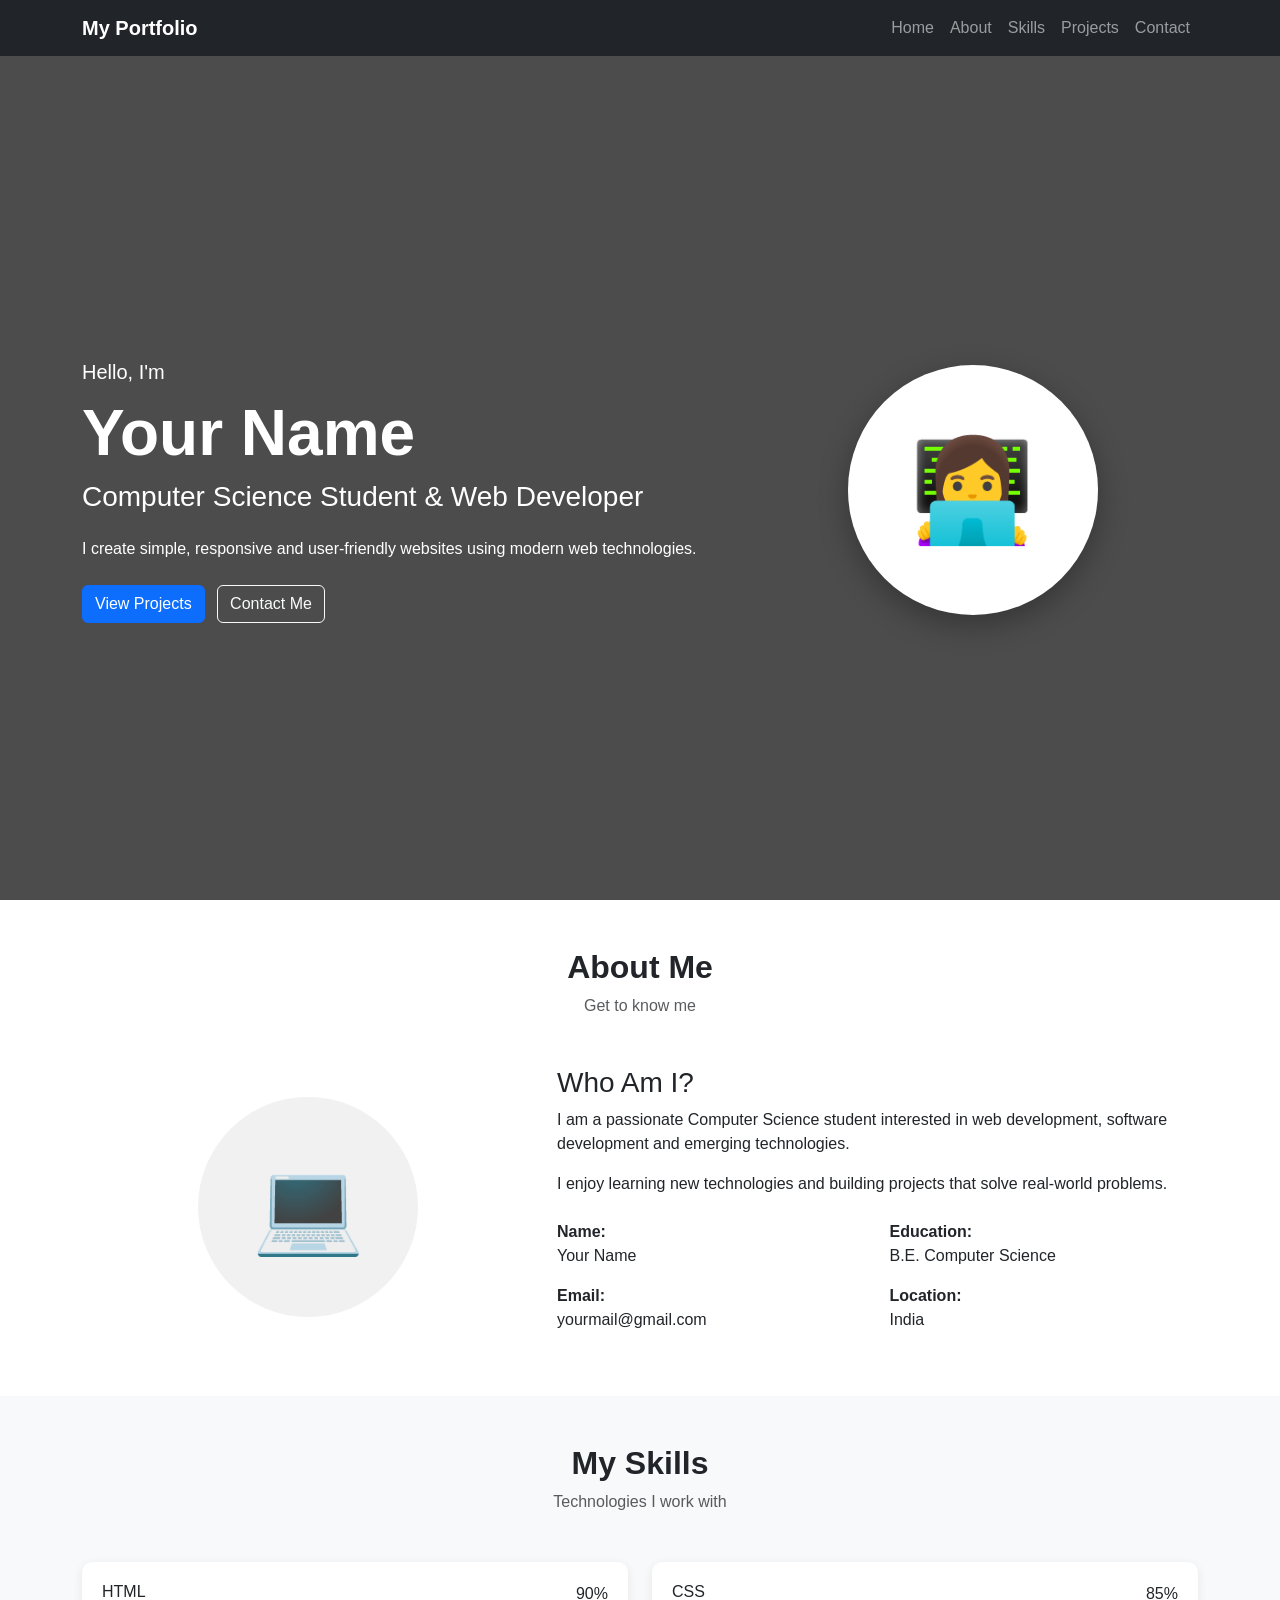
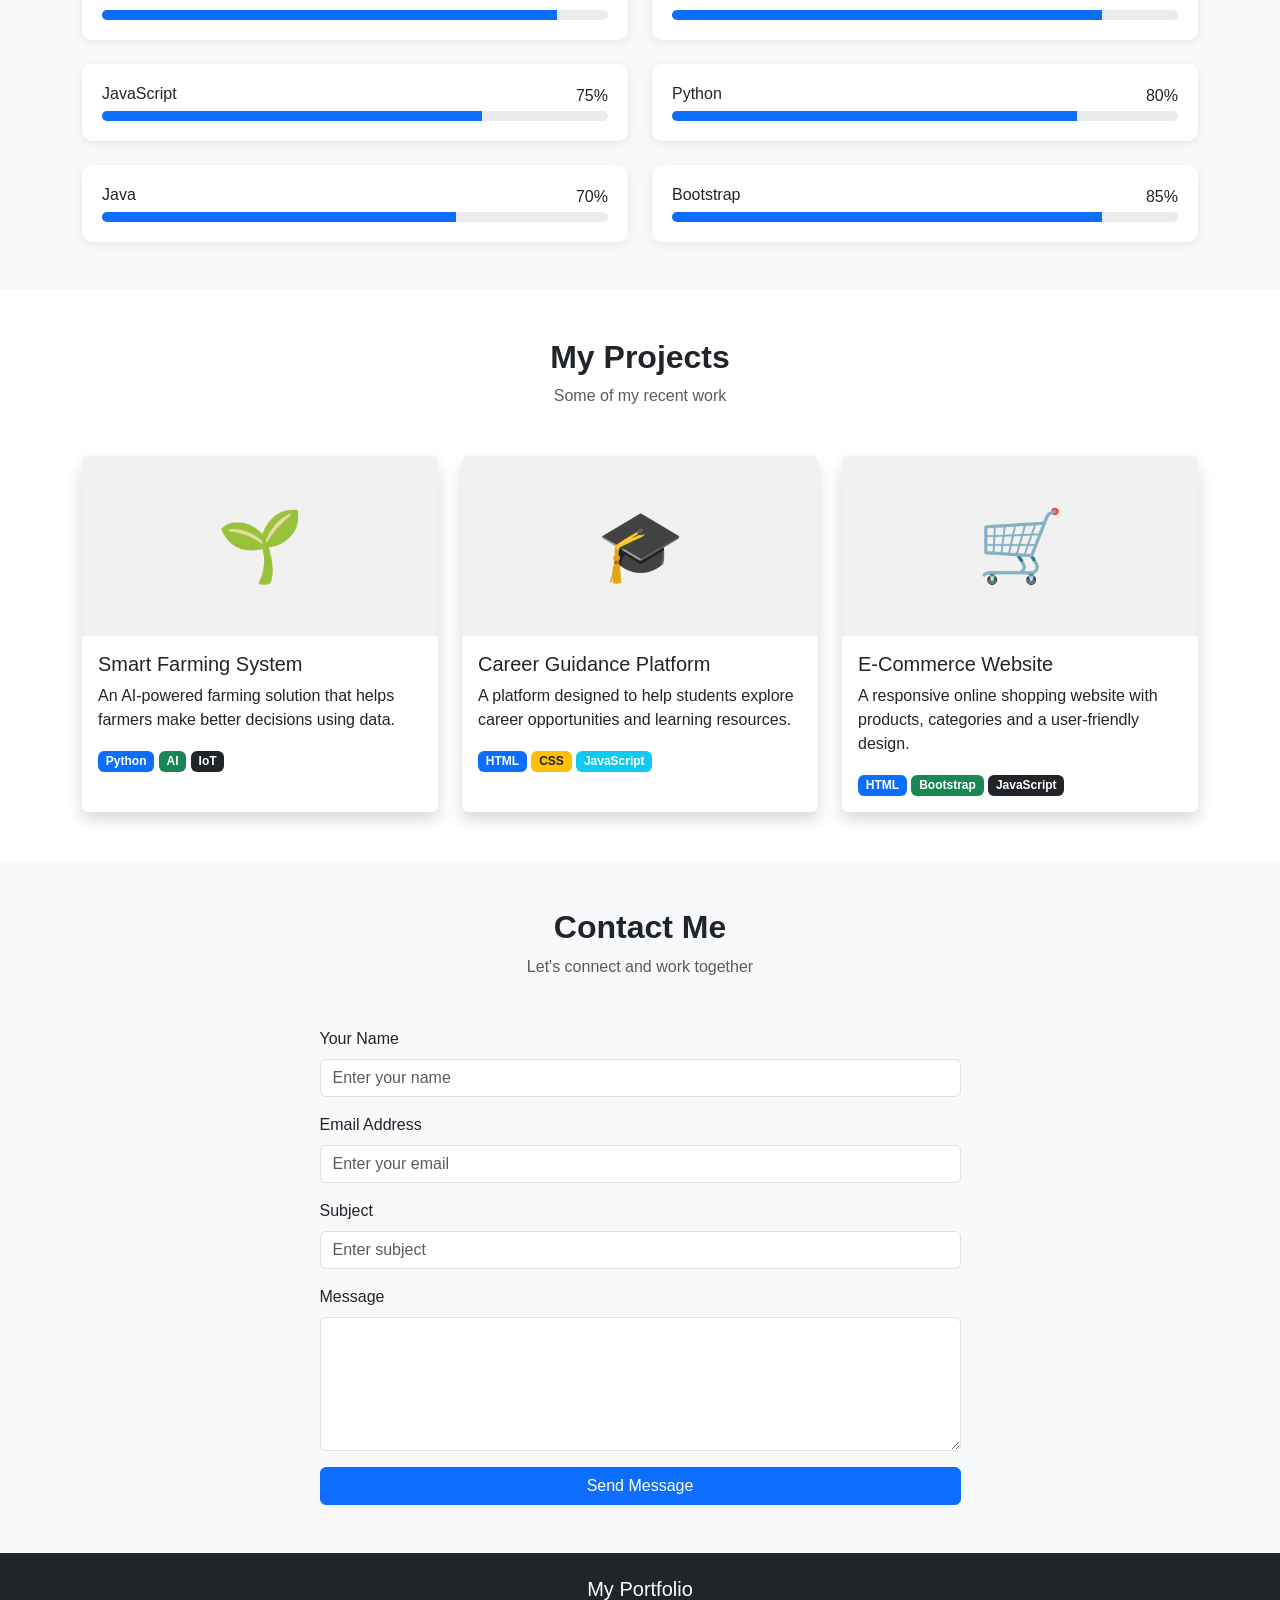
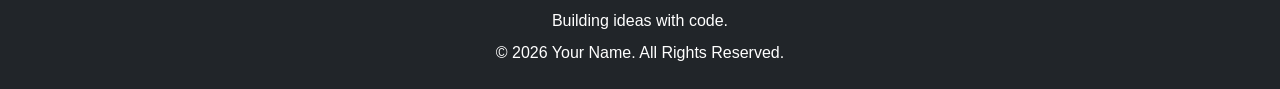
==== index.html @ 2495eaac "Rename index11.html to index.html" ====
<!DOCTYPE html>
<html lang="en">

<head>
    <meta charset="UTF-8">
    <meta name="viewport" content="width=device-width, initial-scale=1.0">

    <title>My Portfolio</title>

    <!-- Bootstrap CSS -->
    <link href="https://cdn.jsdelivr.net/npm/bootstrap@5.3.3/dist/css/bootstrap.min.css"
          rel="stylesheet">

    <!-- Custom CSS -->
    <link rel="stylesheet" href="style12.css">
</head>

<body>

<!-- ================= NAVBAR ================= -->

<nav class="navbar navbar-expand-lg navbar-dark bg-dark fixed-top">

    <div class="container">

        <a class="navbar-brand fw-bold" href="#">
            My Portfolio
        </a>

        <button class="navbar-toggler"
                type="button"
                data-bs-toggle="collapse"
                data-bs-target="#navbarMenu">

            <span class="navbar-toggler-icon"></span>

        </button>

        <div class="collapse navbar-collapse" id="navbarMenu">

            <ul class="navbar-nav ms-auto">

                <li class="nav-item">
                    <a class="nav-link" href="#home">Home</a>
                </li>

                <li class="nav-item">
                    <a class="nav-link" href="#about">About</a>
                </li>

                <li class="nav-item">
                    <a class="nav-link" href="#skills">Skills</a>
                </li>

                <li class="nav-item">
                    <a class="nav-link" href="#projects">Projects</a>
                </li>

                <li class="nav-item">
                    <a class="nav-link" href="#contact">Contact</a>
                </li>

            </ul>

        </div>

    </div>

</nav>


<!-- ================= HOME ================= -->

<section id="home" class="hero-section">

    <div class="container">

        <div class="row align-items-center">

            <div class="col-md-7 text-white">

                <p class="lead mb-2">
                    Hello, I'm
                </p>

                <h1 class="display-3 fw-bold">
                    Your Name
                </h1>

                <h3 class="mb-4">
                    Computer Science Student & Web Developer
                </h3>

                <p class="mb-4">
                    I create simple, responsive and user-friendly
                    websites using modern web technologies.
                </p>

                <a href="#projects"
                   class="btn btn-primary me-2">
                    View Projects
                </a>

                <a href="#contact"
                   class="btn btn-outline-light">
                    Contact Me
                </a>

            </div>


            <div class="col-md-5 text-center mt-4 mt-md-0">

                <div class="profile-circle">
                    👩‍💻
                </div>

            </div>

        </div>

    </div>

</section>


<!-- ================= ABOUT ================= -->

<section id="about" class="py-5">

    <div class="container">

        <div class="text-center mb-5">

            <h2 class="fw-bold">
                About Me
            </h2>

            <p class="text-muted">
                Get to know me
            </p>

        </div>


        <div class="row align-items-center">

            <div class="col-md-5 text-center">

                <div class="about-icon">
                    💻
                </div>

            </div>


            <div class="col-md-7">

                <h3>
                    Who Am I?
                </h3>

                <p>
                    I am a passionate Computer Science student interested
                    in web development, software development and
                    emerging technologies.
                </p>

                <p>
                    I enjoy learning new technologies and building
                    projects that solve real-world problems.
                </p>

                <div class="row mt-4">

                    <div class="col-sm-6">
                        <strong>Name:</strong>
                        <p>Your Name</p>
                    </div>

                    <div class="col-sm-6">
                        <strong>Education:</strong>
                        <p>B.E. Computer Science</p>
                    </div>

                    <div class="col-sm-6">
                        <strong>Email:</strong>
                        <p>yourmail@gmail.com</p>
                    </div>

                    <div class="col-sm-6">
                        <strong>Location:</strong>
                        <p>India</p>
                    </div>

                </div>

            </div>

        </div>

    </div>

</section>


<!-- ================= SKILLS ================= -->

<section id="skills" class="py-5 bg-light">

    <div class="container">

        <div class="text-center mb-5">

            <h2 class="fw-bold">
                My Skills
            </h2>

            <p class="text-muted">
                Technologies I work with
            </p>

        </div>


        <div class="row g-4">

            <!-- HTML -->

            <div class="col-md-6">

                <div class="skill-box">

                    <div class="d-flex justify-content-between">

                        <h6>HTML</h6>

                        <span>90%</span>

                    </div>

                    <div class="progress">

                        <div class="progress-bar"
                             style="width: 90%">
                        </div>

                    </div>

                </div>

            </div>


            <!-- CSS -->

            <div class="col-md-6">

                <div class="skill-box">

                    <div class="d-flex justify-content-between">

                        <h6>CSS</h6>

                        <span>85%</span>

                    </div>

                    <div class="progress">

                        <div class="progress-bar"
                             style="width: 85%">
                        </div>

                    </div>

                </div>

            </div>


            <!-- JavaScript -->

            <div class="col-md-6">

                <div class="skill-box">

                    <div class="d-flex justify-content-between">

                        <h6>JavaScript</h6>

                        <span>75%</span>

                    </div>

                    <div class="progress">

                        <div class="progress-bar"
                             style="width: 75%">
                        </div>

                    </div>

                </div>

            </div>


            <!-- Python -->

            <div class="col-md-6">

                <div class="skill-box">

                    <div class="d-flex justify-content-between">

                        <h6>Python</h6>

                        <span>80%</span>

                    </div>

                    <div class="progress">

                        <div class="progress-bar"
                             style="width: 80%">
                        </div>

                    </div>

                </div>

            </div>


            <!-- Java -->

            <div class="col-md-6">

                <div class="skill-box">

                    <div class="d-flex justify-content-between">

                        <h6>Java</h6>

                        <span>70%</span>

                    </div>

                    <div class="progress">

                        <div class="progress-bar"
                             style="width: 70%">
                        </div>

                    </div>

                </div>

            </div>


            <!-- Bootstrap -->

            <div class="col-md-6">

                <div class="skill-box">

                    <div class="d-flex justify-content-between">

                        <h6>Bootstrap</h6>

                        <span>85%</span>

                    </div>

                    <div class="progress">

                        <div class="progress-bar"
                             style="width: 85%">
                        </div>

                    </div>

                </div>

            </div>

        </div>

    </div>

</section>


<!-- ================= PROJECTS ================= -->

<section id="projects" class="py-5">

    <div class="container">

        <div class="text-center mb-5">

            <h2 class="fw-bold">
                My Projects
            </h2>

            <p class="text-muted">
                Some of my recent work
            </p>

        </div>


        <div class="row g-4">


            <!-- Project 1 -->

            <div class="col-md-4">

                <div class="card project-card h-100 shadow">

                    <div class="project-image">
                        🌱
                    </div>

                    <div class="card-body">

                        <h5 class="card-title">
                            Smart Farming System
                        </h5>

                        <p class="card-text">
                            An AI-powered farming solution that helps
                            farmers make better decisions using data.
                        </p>

                        <span class="badge bg-primary">
                            Python
                        </span>

                        <span class="badge bg-success">
                            AI
                        </span>

                        <span class="badge bg-dark">
                            IoT
                        </span>

                    </div>

                </div>

            </div>


            <!-- Project 2 -->

            <div class="col-md-4">

                <div class="card project-card h-100 shadow">

                    <div class="project-image">
                        🎓
                    </div>

                    <div class="card-body">

                        <h5 class="card-title">
                            Career Guidance Platform
                        </h5>

                        <p class="card-text">
                            A platform designed to help students explore
                            career opportunities and learning resources.
                        </p>

                        <span class="badge bg-primary">
                            HTML
                        </span>

                        <span class="badge bg-warning text-dark">
                            CSS
                        </span>

                        <span class="badge bg-info">
                            JavaScript
                        </span>

                    </div>

                </div>

            </div>


            <!-- Project 3 -->

            <div class="col-md-4">

                <div class="card project-card h-100 shadow">

                    <div class="project-image">
                        🛒
                    </div>

                    <div class="card-body">

                        <h5 class="card-title">
                            E-Commerce Website
                        </h5>

                        <p class="card-text">
                            A responsive online shopping website with
                            products, categories and a user-friendly design.
                        </p>

                        <span class="badge bg-primary">
                            HTML
                        </span>

                        <span class="badge bg-success">
                            Bootstrap
                        </span>

                        <span class="badge bg-dark">
                            JavaScript
                        </span>

                    </div>

                </div>

            </div>

        </div>

    </div>

</section>


<!-- ================= CONTACT ================= -->

<section id="contact" class="py-5 bg-light">

    <div class="container">

        <div class="text-center mb-5">

            <h2 class="fw-bold">
                Contact Me
            </h2>

            <p class="text-muted">
                Let's connect and work together
            </p>

        </div>


        <div class="row justify-content-center">

            <div class="col-md-7">

                <form>

                    <div class="mb-3">

                        <label class="form-label">
                            Your Name
                        </label>

                        <input type="text"
                               class="form-control"
                               placeholder="Enter your name">

                    </div>


                    <div class="mb-3">

                        <label class="form-label">
                            Email Address
                        </label>

                        <input type="email"
                               class="form-control"
                               placeholder="Enter your email">

                    </div>


                    <div class="mb-3">

                        <label class="form-label">
                            Subject
                        </label>

                        <input type="text"
                               class="form-control"
                               placeholder="Enter subject">

                    </div>


                    <div class="mb-3">

                        <label class="form-label">
                            Message
                        </label>

                        <textarea class="form-control"
                                  rows="5"
                                  placeholder="Write your message">
                        </textarea>

                    </div>


                    <button type="submit"
                            class="btn btn-primary w-100">

                        Send Message

                    </button>

                </form>

            </div>

        </div>

    </div>

</section>


<!-- ================= FOOTER ================= -->

<footer class="bg-dark text-white text-center py-4">

    <div class="container">

        <h5>
            My Portfolio
        </h5>

        <p class="mb-2">
            Building ideas with code.
        </p>

        <p class="mb-0">
            © 2026 Your Name. All Rights Reserved.
        </p>

    </div>

</footer>


<!-- Bootstrap JS -->

<script src="https://cdn.jsdelivr.net/npm/bootstrap@5.3.3/dist/js/bootstrap.bundle.min.js">
</script>

</body>
</html>
---- style12.css ----
/* General */

html {
    scroll-behavior: smooth;
}

body {
    font-family: Arial, sans-serif;
}


/* Home / Hero */

.hero-section {
    min-height: 100vh;

    background:
        linear-gradient(
            rgba(0, 0, 0, 0.7),
            rgba(0, 0, 0, 0.7)
        ),
        url("https://images.unsplash.com/photo-1497366754035-f200968a6e72")
        center/cover no-repeat;

    display: flex;
    align-items: center;

    padding-top: 80px;
}


/* Profile Circle */

.profile-circle {
    width: 250px;
    height: 250px;

    border-radius: 50%;

    background: white;

    display: flex;
    align-items: center;
    justify-content: center;

    font-size: 100px;

    margin: auto;

    box-shadow: 0 10px 30px rgba(0, 0, 0, 0.3);
}


/* About */

.about-icon {
    width: 220px;
    height: 220px;

    border-radius: 50%;

    background: #f1f1f1;

    display: flex;
    align-items: center;
    justify-content: center;

    font-size: 90px;

    margin: auto;
}


/* Skills */

.skill-box {
    background: white;

    padding: 20px;

    border-radius: 10px;

    box-shadow: 0 2px 10px rgba(0, 0, 0, 0.08);
}

.progress {
    height: 10px;
}


/* Projects */

.project-card {
    border: none;

    overflow: hidden;

    transition: 0.3s;
}

.project-card:hover {
    transform: translateY(-8px);
}

.project-image {
    height: 180px;

    background: #f1f1f1;

    display: flex;
    align-items: center;
    justify-content: center;

    font-size: 70px;
}


/* Section Scroll */

section {
    scroll-margin-top: 70px;
}


/* Footer */

footer {
    margin: 0;
}@charset "utf-8";
/* CSS Document */
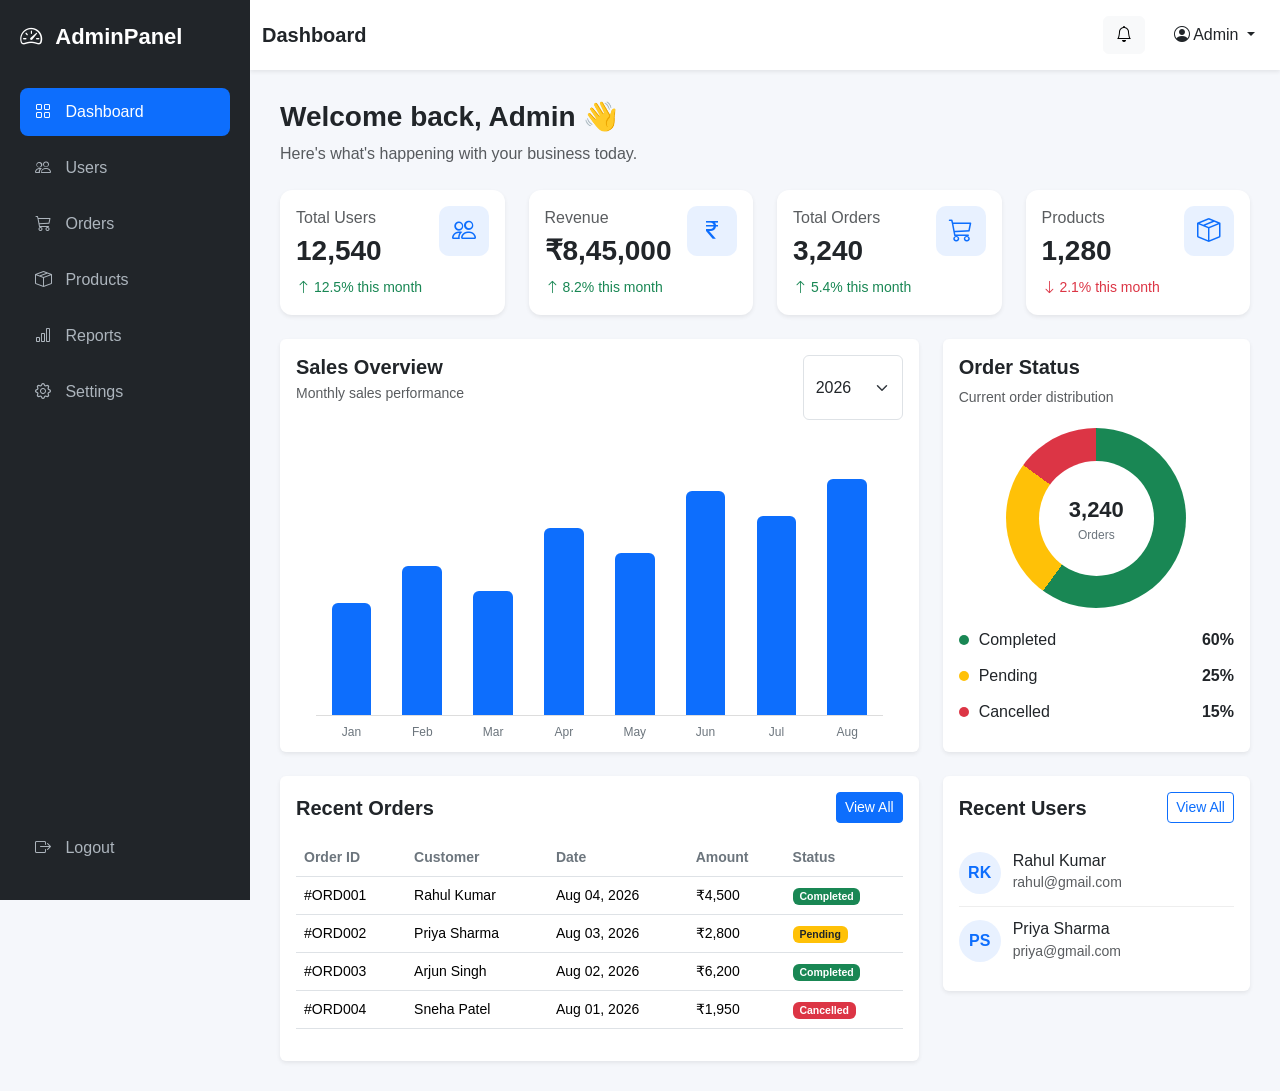
==== commit f33d0484: "Rename index12.html to index.html" ====
--- a/index.html
+++ b/index.html
@@ -5,665 +5,700 @@
     <meta charset="UTF-8">
     <meta name="viewport" content="width=device-width, initial-scale=1.0">
 
-    <title>My Portfolio</title>
+    <title>Admin Dashboard</title>
 
     <!-- Bootstrap CSS -->
     <link href="https://cdn.jsdelivr.net/npm/bootstrap@5.3.3/dist/css/bootstrap.min.css"
           rel="stylesheet">
 
+    <!-- Bootstrap Icons -->
+    <link rel="stylesheet"
+          href="https://cdn.jsdelivr.net/npm/bootstrap-icons@1.11.3/font/bootstrap-icons.min.css">
+
     <!-- Custom CSS -->
-    <link rel="stylesheet" href="style12.css">
+    <link rel="stylesheet" href="style13.css">
 </head>
 
 <body>
 
-<!-- ================= NAVBAR ================= -->
-
-<nav class="navbar navbar-expand-lg navbar-dark bg-dark fixed-top">
-
-    <div class="container">
-
-        <a class="navbar-brand fw-bold" href="#">
-            My Portfolio
+<!-- ================= SIDEBAR ================= -->
+
+<div class="sidebar">
+
+    <div class="logo">
+        <i class="bi bi-speedometer2"></i>
+        AdminPanel
+    </div>
+
+    <ul class="nav flex-column">
+
+        <li class="nav-item">
+            <a class="nav-link active" href="#">
+                <i class="bi bi-grid"></i>
+                Dashboard
+            </a>
+        </li>
+
+        <li class="nav-item">
+            <a class="nav-link" href="#">
+                <i class="bi bi-people"></i>
+                Users
+            </a>
+        </li>
+
+        <li class="nav-item">
+            <a class="nav-link" href="#">
+                <i class="bi bi-cart3"></i>
+                Orders
+            </a>
+        </li>
+
+        <li class="nav-item">
+            <a class="nav-link" href="#">
+                <i class="bi bi-box-seam"></i>
+                Products
+            </a>
+        </li>
+
+        <li class="nav-item">
+            <a class="nav-link" href="#">
+                <i class="bi bi-bar-chart"></i>
+                Reports
+            </a>
+        </li>
+
+        <li class="nav-item">
+            <a class="nav-link" href="#">
+                <i class="bi bi-gear"></i>
+                Settings
+            </a>
+        </li>
+
+    </ul>
+
+    <div class="sidebar-bottom">
+
+        <a class="nav-link" href="#">
+            <i class="bi bi-box-arrow-right"></i>
+            Logout
         </a>
 
-        <button class="navbar-toggler"
-                type="button"
-                data-bs-toggle="collapse"
-                data-bs-target="#navbarMenu">
-
-            <span class="navbar-toggler-icon"></span>
-
-        </button>
-
-        <div class="collapse navbar-collapse" id="navbarMenu">
-
-            <ul class="navbar-nav ms-auto">
-
-                <li class="nav-item">
-                    <a class="nav-link" href="#home">Home</a>
-                </li>
-
-                <li class="nav-item">
-                    <a class="nav-link" href="#about">About</a>
-                </li>
-
-                <li class="nav-item">
-                    <a class="nav-link" href="#skills">Skills</a>
-                </li>
-
-                <li class="nav-item">
-                    <a class="nav-link" href="#projects">Projects</a>
-                </li>
-
-                <li class="nav-item">
-                    <a class="nav-link" href="#contact">Contact</a>
-                </li>
-
-            </ul>
+    </div>
+
+</div>
+
+
+<!-- ================= MAIN CONTENT ================= -->
+
+<div class="main-content">
+
+    <!-- TOP NAVBAR -->
+
+    <nav class="navbar navbar-expand-lg bg-white shadow-sm top-navbar">
+
+        <div class="container-fluid">
+
+            <button class="btn btn-light d-lg-none">
+                <i class="bi bi-list"></i>
+            </button>
+
+            <h5 class="mb-0 fw-bold">
+                Dashboard
+            </h5>
+
+            <div class="ms-auto d-flex align-items-center gap-3">
+
+                <button class="btn btn-light">
+                    <i class="bi bi-bell"></i>
+                </button>
+
+                <div class="dropdown">
+
+                    <button class="btn dropdown-toggle"
+                            data-bs-toggle="dropdown">
+
+                        <i class="bi bi-person-circle"></i>
+                        Admin
+
+                    </button>
+
+                    <ul class="dropdown-menu dropdown-menu-end">
+
+                        <li>
+                            <a class="dropdown-item" href="#">
+                                Profile
+                            </a>
+                        </li>
+
+                        <li>
+                            <a class="dropdown-item" href="#">
+                                Settings
+                            </a>
+                        </li>
+
+                        <li>
+                            <hr class="dropdown-divider">
+                        </li>
+
+                        <li>
+                            <a class="dropdown-item" href="#">
+                                Logout
+                            </a>
+                        </li>
+
+                    </ul>
+
+                </div>
+
+            </div>
 
         </div>
 
-    </div>
-
-</nav>
-
-
-<!-- ================= HOME ================= -->
-
-<section id="home" class="hero-section">
-
-    <div class="container">
-
-        <div class="row align-items-center">
-
-            <div class="col-md-7 text-white">
-
-                <p class="lead mb-2">
-                    Hello, I'm
-                </p>
-
-                <h1 class="display-3 fw-bold">
-                    Your Name
-                </h1>
-
-                <h3 class="mb-4">
-                    Computer Science Student & Web Developer
-                </h3>
-
-                <p class="mb-4">
-                    I create simple, responsive and user-friendly
-                    websites using modern web technologies.
-                </p>
-
-                <a href="#projects"
-                   class="btn btn-primary me-2">
-                    View Projects
-                </a>
-
-                <a href="#contact"
-                   class="btn btn-outline-light">
-                    Contact Me
-                </a>
+    </nav>
+
+
+    <!-- DASHBOARD CONTENT -->
+
+    <div class="container-fluid dashboard-content">
+
+        <!-- Welcome -->
+
+        <div class="mb-4">
+
+            <h3 class="fw-bold">
+                Welcome back, Admin 👋
+            </h3>
+
+            <p class="text-muted">
+                Here's what's happening with your business today.
+            </p>
+
+        </div>
+
+
+        <!-- ================= METRIC CARDS ================= -->
+
+        <div class="row g-4 mb-4">
+
+            <!-- Users -->
+
+            <div class="col-xl-3 col-md-6">
+
+                <div class="card metric-card shadow-sm">
+
+                    <div class="card-body">
+
+                        <div class="d-flex justify-content-between">
+
+                            <div>
+                                <p class="text-muted mb-1">
+                                    Total Users
+                                </p>
+
+                                <h3 class="fw-bold">
+                                    12,540
+                                </h3>
+
+                                <small class="text-success">
+                                    <i class="bi bi-arrow-up"></i>
+                                    12.5% this month
+                                </small>
+                            </div>
+
+                            <div class="metric-icon">
+                                <i class="bi bi-people"></i>
+                            </div>
+
+                        </div>
+
+                    </div>
+
+                </div>
 
             </div>
 
 
-            <div class="col-md-5 text-center mt-4 mt-md-0">
-
-                <div class="profile-circle">
-                    👩‍💻
+            <!-- Revenue -->
+
+            <div class="col-xl-3 col-md-6">
+
+                <div class="card metric-card shadow-sm">
+
+                    <div class="card-body">
+
+                        <div class="d-flex justify-content-between">
+
+                            <div>
+
+                                <p class="text-muted mb-1">
+                                    Revenue
+                                </p>
+
+                                <h3 class="fw-bold">
+                                    ₹8,45,000
+                                </h3>
+
+                                <small class="text-success">
+                                    <i class="bi bi-arrow-up"></i>
+                                    8.2% this month
+                                </small>
+
+                            </div>
+
+                            <div class="metric-icon">
+                                <i class="bi bi-currency-rupee"></i>
+                            </div>
+
+                        </div>
+
+                    </div>
+
                 </div>
 
             </div>
 
+
+            <!-- Orders -->
+
+            <div class="col-xl-3 col-md-6">
+
+                <div class="card metric-card shadow-sm">
+
+                    <div class="card-body">
+
+                        <div class="d-flex justify-content-between">
+
+                            <div>
+
+                                <p class="text-muted mb-1">
+                                    Total Orders
+                                </p>
+
+                                <h3 class="fw-bold">
+                                    3,240
+                                </h3>
+
+                                <small class="text-success">
+                                    <i class="bi bi-arrow-up"></i>
+                                    5.4% this month
+                                </small>
+
+                            </div>
+
+                            <div class="metric-icon">
+                                <i class="bi bi-cart3"></i>
+                            </div>
+
+                        </div>
+
+                    </div>
+
+                </div>
+
+            </div>
+
+
+            <!-- Products -->
+
+            <div class="col-xl-3 col-md-6">
+
+                <div class="card metric-card shadow-sm">
+
+                    <div class="card-body">
+
+                        <div class="d-flex justify-content-between">
+
+                            <div>
+
+                                <p class="text-muted mb-1">
+                                    Products
+                                </p>
+
+                                <h3 class="fw-bold">
+                                    1,280
+                                </h3>
+
+                                <small class="text-danger">
+                                    <i class="bi bi-arrow-down"></i>
+                                    2.1% this month
+                                </small>
+
+                            </div>
+
+                            <div class="metric-icon">
+                                <i class="bi bi-box-seam"></i>
+                            </div>
+
+                        </div>
+
+                    </div>
+
+                </div>
+
+            </div>
+
         </div>
 
-    </div>
-
-</section>
-
-
-<!-- ================= ABOUT ================= -->
-
-<section id="about" class="py-5">
-
-    <div class="container">
-
-        <div class="text-center mb-5">
-
-            <h2 class="fw-bold">
-                About Me
-            </h2>
-
-            <p class="text-muted">
-                Get to know me
-            </p>
+
+        <!-- ================= CHARTS ================= -->
+
+        <div class="row g-4 mb-4">
+
+            <!-- Sales Chart -->
+
+            <div class="col-lg-8">
+
+                <div class="card shadow-sm border-0">
+
+                    <div class="card-body">
+
+                        <div class="d-flex justify-content-between mb-3">
+
+                            <div>
+
+                                <h5 class="fw-bold mb-1">
+                                    Sales Overview
+                                </h5>
+
+                                <p class="text-muted small">
+                                    Monthly sales performance
+                                </p>
+
+                            </div>
+
+                            <select class="form-select chart-select">
+                                <option>2026</option>
+                                <option>2025</option>
+                            </select>
+
+                        </div>
+
+                        <div class="chart-container">
+
+                            <div class="bar-chart">
+
+                                <div class="bar"
+                                     style="height:45%">
+                                    <span>Jan</span>
+                                </div>
+
+                                <div class="bar"
+                                     style="height:60%">
+                                    <span>Feb</span>
+                                </div>
+
+                                <div class="bar"
+                                     style="height:50%">
+                                    <span>Mar</span>
+                                </div>
+
+                                <div class="bar"
+                                     style="height:75%">
+                                    <span>Apr</span>
+                                </div>
+
+                                <div class="bar"
+                                     style="height:65%">
+                                    <span>May</span>
+                                </div>
+
+                                <div class="bar"
+                                     style="height:90%">
+                                    <span>Jun</span>
+                                </div>
+
+                                <div class="bar"
+                                     style="height:80%">
+                                    <span>Jul</span>
+                                </div>
+
+                                <div class="bar"
+                                     style="height:95%">
+                                    <span>Aug</span>
+                                </div>
+
+                            </div>
+
+                        </div>
+
+                    </div>
+
+                </div>
+
+            </div>
+
+
+            <!-- Order Status -->
+
+            <div class="col-lg-4">
+
+                <div class="card shadow-sm border-0">
+
+                    <div class="card-body">
+
+                        <h5 class="fw-bold">
+                            Order Status
+                        </h5>
+
+                        <p class="text-muted small">
+                            Current order distribution
+                        </p>
+
+                        <div class="status-chart">
+
+                            <div class="donut">
+                                <div class="donut-inner">
+                                    3,240
+                                    <small>Orders</small>
+                                </div>
+                            </div>
+
+                        </div>
+
+                        <div class="status-list">
+
+                            <div>
+                                <span class="status-dot completed"></span>
+                                Completed
+                                <strong>60%</strong>
+                            </div>
+
+                            <div>
+                                <span class="status-dot pending"></span>
+                                Pending
+                                <strong>25%</strong>
+                            </div>
+
+                            <div>
+                                <span class="status-dot cancelled"></span>
+                                Cancelled
+                                <strong>15%</strong>
+                            </div>
+
+                        </div>
+
+                    </div>
+
+                </div>
+
+            </div>
 
         </div>
 
 
-        <div class="row align-items-center">
-
-            <div class="col-md-5 text-center">
-
-                <div class="about-icon">
-                    💻
+        <!-- ================= TABLES ================= -->
+
+        <div class="row g-4">
+
+            <!-- Recent Orders -->
+
+            <div class="col-lg-8">
+
+                <div class="card shadow-sm border-0">
+
+                    <div class="card-body">
+
+                        <div class="d-flex justify-content-between align-items-center mb-3">
+
+                            <h5 class="fw-bold mb-0">
+                                Recent Orders
+                            </h5>
+
+                            <a href="#" class="btn btn-sm btn-primary">
+                                View All
+                            </a>
+
+                        </div>
+
+                        <div class="table-responsive">
+
+                            <table class="table table-hover align-middle">
+
+                                <thead>
+
+                                    <tr>
+                                        <th>Order ID</th>
+                                        <th>Customer</th>
+                                        <th>Date</th>
+                                        <th>Amount</th>
+                                        <th>Status</th>
+                                    </tr>
+
+                                </thead>
+
+                                <tbody>
+
+                                    <tr>
+
+                                        <td>
+                                            #ORD001
+                                        </td>
+
+                                        <td>
+                                            Rahul Kumar
+                                        </td>
+
+                                        <td>
+                                            Aug 04, 2026
+                                        </td>
+
+                                        <td>
+                                            ₹4,500
+                                        </td>
+
+                                        <td>
+                                            <span class="badge bg-success">
+                                                Completed
+                                            </span>
+                                        </td>
+
+                                    </tr>
+
+
+                                    <tr>
+
+                                        <td>
+                                            #ORD002
+                                        </td>
+
+                                        <td>
+                                            Priya Sharma
+                                        </td>
+
+                                        <td>
+                                            Aug 03, 2026
+                                        </td>
+
+                                        <td>
+                                            ₹2,800
+                                        </td>
+
+                                        <td>
+                                            <span class="badge bg-warning text-dark">
+                                                Pending
+                                            </span>
+                                        </td>
+
+                                    </tr>
+
+
+                                    <tr>
+
+                                        <td>
+                                            #ORD003
+                                        </td>
+
+                                        <td>
+                                            Arjun Singh
+                                        </td>
+
+                                        <td>
+                                            Aug 02, 2026
+                                        </td>
+
+                                        <td>
+                                            ₹6,200
+                                        </td>
+
+                                        <td>
+                                            <span class="badge bg-success">
+                                                Completed
+                                            </span>
+                                        </td>
+
+                                    </tr>
+
+
+                                    <tr>
+
+                                        <td>
+                                            #ORD004
+                                        </td>
+
+                                        <td>
+                                            Sneha Patel
+                                        </td>
+
+                                        <td>
+                                            Aug 01, 2026
+                                        </td>
+
+                                        <td>
+                                            ₹1,950
+                                        </td>
+
+                                        <td>
+                                            <span class="badge bg-danger">
+                                                Cancelled
+                                            </span>
+                                        </td>
+
+                                    </tr>
+
+                                </tbody>
+
+                            </table>
+
+                        </div>
+
+                    </div>
+
                 </div>
 
             </div>
 
 
-            <div class="col-md-7">
-
-                <h3>
-                    Who Am I?
-                </h3>
-
-                <p>
-                    I am a passionate Computer Science student interested
-                    in web development, software development and
-                    emerging technologies.
-                </p>
-
-                <p>
-                    I enjoy learning new technologies and building
-                    projects that solve real-world problems.
-                </p>
-
-                <div class="row mt-4">
-
-                    <div class="col-sm-6">
-                        <strong>Name:</strong>
-                        <p>Your Name</p>
-                    </div>
-
-                    <div class="col-sm-6">
-                        <strong>Education:</strong>
-                        <p>B.E. Computer Science</p>
-                    </div>
-
-                    <div class="col-sm-6">
-                        <strong>Email:</strong>
-                        <p>yourmail@gmail.com</p>
-                    </div>
-
-                    <div class="col-sm-6">
-                        <strong>Location:</strong>
-                        <p>India</p>
-                    </div>
-
-                </div>
-
-            </div>
-
-        </div>
-
-    </div>
-
-</section>
-
-
-<!-- ================= SKILLS ================= -->
-
-<section id="skills" class="py-5 bg-light">
-
-    <div class="container">
-
-        <div class="text-center mb-5">
-
-            <h2 class="fw-bold">
-                My Skills
-            </h2>
-
-            <p class="text-muted">
-                Technologies I work with
-            </p>
-
-        </div>
-
-
-        <div class="row g-4">
-
-            <!-- HTML -->
-
-            <div class="col-md-6">
-
-                <div class="skill-box">
-
-                    <div class="d-flex justify-content-between">
-
-                        <h6>HTML</h6>
-
-                        <span>90%</span>
-
-                    </div>
-
-                    <div class="progress">
-
-                        <div class="progress-bar"
-                             style="width: 90%">
-                        </div>
-
-                    </div>
-
-                </div>
-
-            </div>
-
-
-            <!-- CSS -->
-
-            <div class="col-md-6">
-
-                <div class="skill-box">
-
-                    <div class="d-flex justify-content-between">
-
-                        <h6>CSS</h6>
-
-                        <span>85%</span>
-
-                    </div>
-
-                    <div class="progress">
-
-                        <div class="progress-bar"
-                             style="width: 85%">
-                        </div>
-
-                    </div>
-
-                </div>
-
-            </div>
-
-
-            <!-- JavaScript -->
-
-            <div class="col-md-6">
-
-                <div class="skill-box">
-
-                    <div class="d-flex justify-content-between">
-
-                        <h6>JavaScript</h6>
-
-                        <span>75%</span>
-
-                    </div>
-
-                    <div class="progress">
-
-                        <div class="progress-bar"
-                             style="width: 75%">
-                        </div>
-
-                    </div>
-
-                </div>
-
-            </div>
-
-
-            <!-- Python -->
-
-            <div class="col-md-6">
-
-                <div class="skill-box">
-
-                    <div class="d-flex justify-content-between">
-
-                        <h6>Python</h6>
-
-                        <span>80%</span>
-
-                    </div>
-
-                    <div class="progress">
-
-                        <div class="progress-bar"
-                             style="width: 80%">
-                        </div>
-
-                    </div>
-
-                </div>
-
-            </div>
-
-
-            <!-- Java -->
-
-            <div class="col-md-6">
-
-                <div class="skill-box">
-
-                    <div class="d-flex justify-content-between">
-
-                        <h6>Java</h6>
-
-                        <span>70%</span>
-
-                    </div>
-
-                    <div class="progress">
-
-                        <div class="progress-bar"
-                             style="width: 70%">
-                        </div>
-
-                    </div>
-
-                </div>
-
-            </div>
-
-
-            <!-- Bootstrap -->
-
-            <div class="col-md-6">
-
-                <div class="skill-box">
-
-                    <div class="d-flex justify-content-between">
-
-                        <h6>Bootstrap</h6>
-
-                        <span>85%</span>
-
-                    </div>
-
-                    <div class="progress">
-
-                        <div class="progress-bar"
-                             style="width: 85%">
-                        </div>
-
-                    </div>
-
-                </div>
-
-            </div>
-
-        </div>
-
-    </div>
-
-</section>
-
-
-<!-- ================= PROJECTS ================= -->
-
-<section id="projects" class="py-5">
-
-    <div class="container">
-
-        <div class="text-center mb-5">
-
-            <h2 class="fw-bold">
-                My Projects
-            </h2>
-
-            <p class="text-muted">
-                Some of my recent work
-            </p>
-
-        </div>
-
-
-        <div class="row g-4">
-
-
-            <!-- Project 1 -->
-
-            <div class="col-md-4">
-
-                <div class="card project-card h-100 shadow">
-
-                    <div class="project-image">
-                        🌱
-                    </div>
+            <!-- Recent Users -->
+
+            <div class="col-lg-4">
+
+                <div class="card shadow-sm border-0">
 
                     <div class="card-body">
 
-                        <h5 class="card-title">
-                            Smart Farming System
-                        </h5>
-
-                        <p class="card-text">
-                            An AI-powered farming solution that helps
-                            farmers make better decisions using data.
-                        </p>
-
-                        <span class="badge bg-primary">
-                            Python
-                        </span>
-
-                        <span class="badge bg-success">
-                            AI
-                        </span>
-
-                        <span class="badge bg-dark">
-                            IoT
-                        </span>
-
-                    </div>
-
-                </div>
-
-            </div>
-
-
-            <!-- Project 2 -->
-
-            <div class="col-md-4">
-
-                <div class="card project-card h-100 shadow">
-
-                    <div class="project-image">
-                        🎓
-                    </div>
-
-                    <div class="card-body">
-
-                        <h5 class="card-title">
-                            Career Guidance Platform
-                        </h5>
-
-                        <p class="card-text">
-                            A platform designed to help students explore
-                            career opportunities and learning resources.
-                        </p>
-
-                        <span class="badge bg-primary">
-                            HTML
-                        </span>
-
-                        <span class="badge bg-warning text-dark">
-                            CSS
-                        </span>
-
-                        <span class="badge bg-info">
-                            JavaScript
-                        </span>
-
-                    </div>
-
-                </div>
-
-            </div>
-
-
-            <!-- Project 3 -->
-
-            <div class="col-md-4">
-
-                <div class="card project-card h-100 shadow">
-
-                    <div class="project-image">
-                        🛒
-                    </div>
-
-                    <div class="card-body">
-
-                        <h5 class="card-title">
-                            E-Commerce Website
-                        </h5>
-
-                        <p class="card-text">
-                            A responsive online shopping website with
-                            products, categories and a user-friendly design.
-                        </p>
-
-                        <span class="badge bg-primary">
-                            HTML
-                        </span>
-
-                        <span class="badge bg-success">
-                            Bootstrap
-                        </span>
-
-                        <span class="badge bg-dark">
-                            JavaScript
-                        </span>
-
-                    </div>
-
-                </div>
-
-            </div>
-
-        </div>
-
-    </div>
-
-</section>
-
-
-<!-- ================= CONTACT ================= -->
-
-<section id="contact" class="py-5 bg-light">
-
-    <div class="container">
-
-        <div class="text-center mb-5">
-
-            <h2 class="fw-bold">
-                Contact Me
-            </h2>
-
-            <p class="text-muted">
-                Let's connect and work together
-            </p>
-
-        </div>
-
-
-        <div class="row justify-content-center">
-
-            <div class="col-md-7">
-
-                <form>
-
-                    <div class="mb-3">
-
-                        <label class="form-label">
-                            Your Name
-                        </label>
-
-                        <input type="text"
-                               class="form-control"
-                               placeholder="Enter your name">
-
-                    </div>
-
-
-                    <div class="mb-3">
-
-                        <label class="form-label">
-                            Email Address
-                        </label>
-
-                        <input type="email"
-                               class="form-control"
-                               placeholder="Enter your email">
-
-                    </div>
-
-
-                    <div class="mb-3">
-
-                        <label class="form-label">
-                            Subject
-                        </label>
-
-                        <input type="text"
-                               class="form-control"
-                               placeholder="Enter subject">
-
-                    </div>
-
-
-                    <div class="mb-3">
-
-                        <label class="form-label">
-                            Message
-                        </label>
-
-                        <textarea class="form-control"
-                                  rows="5"
-                                  placeholder="Write your message">
-                        </textarea>
-
-                    </div>
-
-
-                    <button type="submit"
-                            class="btn btn-primary w-100">
-
-                        Send Message
-
-                    </button>
-
-                </form>
-
-            </div>
-
-        </div>
-
-    </div>
-
-</section>
-
-
-<!-- ================= FOOTER ================= -->
-
-<footer class="bg-dark text-white text-center py-4">
-
-    <div class="container">
-
-        <h5>
-            My Portfolio
-        </h5>
-
-        <p class="mb-2">
-            Building ideas with code.
-        </p>
-
-        <p class="mb-0">
-            © 2026 Your Name. All Rights Reserved.
-        </p>
-
-    </div>
-
-</footer>
-
-
-<!-- Bootstrap JS -->
-
-<script src="https://cdn.jsdelivr.net/npm/bootstrap@5.3.3/dist/js/bootstrap.bundle.min.js">
-</script>
-
-</body>
-</html>
+                        <div class="d-flex justify-content-between align-items-center mb-3">
+
+                            <h5 class="fw-bold mb-0">
+                                Recent Users
+                            </h5>
+
+                            <a href="#" class="btn btn-sm btn-outline-primary">
+                                View All
+                            </a>
+
+                        </div>
+
+
+                        <div class="user-item">
+
+                            <div class="avatar">
+                                RK
+                            </div>
+
+                            <div>
+                                <h6 class="mb-0">
+                                    Rahul Kumar
+                                </h6>
+
+                                <small class="text-muted">
+                                    rahul@gmail.com
+                                </small>
+                            </div>
+
+                        </div>
+
+
+                        <div class="user-item">
+
+                            <div class="avatar">
+                                PS
+                            </div>
+
+                            <div>
+                                <h6 class="mb-0">
+                                    Priya Sharma
+                                </h6>
+
+                                <small class="text-muted">
+                                    priya@gmail.com
+                                </small>
--- a/style13.css
+++ b/style13.css
@@ -0,0 +1,380 @@
+/* ================= GENERAL ================= */
+
+body {
+    background-color: #f5f7fb;
+    font-family: Arial, sans-serif;
+}
+
+
+/* ================= SIDEBAR ================= */
+
+.sidebar {
+    width: 250px;
+    height: 100vh;
+
+    position: fixed;
+    left: 0;
+    top: 0;
+
+    background: #212529;
+    color: white;
+
+    padding: 20px;
+
+    z-index: 1000;
+}
+
+.logo {
+    font-size: 22px;
+    font-weight: bold;
+
+    margin-bottom: 35px;
+}
+
+.logo i {
+    margin-right: 8px;
+}
+
+.sidebar .nav-link {
+    color: #adb5bd;
+
+    padding: 12px 15px;
+
+    margin-bottom: 8px;
+
+    border-radius: 8px;
+
+    transition: 0.3s;
+}
+
+.sidebar .nav-link i {
+    margin-right: 10px;
+}
+
+.sidebar .nav-link:hover,
+.sidebar .nav-link.active {
+    background: #0d6efd;
+    color: white;
+}
+
+.sidebar-bottom {
+    position: absolute;
+
+    bottom: 20px;
+    left: 20px;
+    right: 20px;
+}
+
+
+/* ================= MAIN CONTENT ================= */
+
+.main-content {
+    margin-left: 250px;
+    min-height: 100vh;
+}
+
+
+/* ================= TOP NAVBAR ================= */
+
+.top-navbar {
+    height: 70px;
+
+    position: sticky;
+    top: 0;
+
+    z-index: 999;
+}
+
+
+/* ================= DASHBOARD ================= */
+
+.dashboard-content {
+    padding: 30px;
+}
+
+
+/* ================= METRIC CARDS ================= */
+
+.metric-card {
+    border: none;
+
+    border-radius: 12px;
+
+    transition: 0.3s;
+}
+
+.metric-card:hover {
+    transform: translateY(-5px);
+}
+
+.metric-icon {
+    width: 50px;
+    height: 50px;
+
+    border-radius: 10px;
+
+    background: #e8f1ff;
+
+    color: #0d6efd;
+
+    display: flex;
+    align-items: center;
+    justify-content: center;
+
+    font-size: 24px;
+}
+
+
+/* ================= CHART ================= */
+
+.chart-container {
+    height: 300px;
+
+    display: flex;
+    align-items: end;
+
+    padding: 20px;
+}
+
+.bar-chart {
+    width: 100%;
+    height: 250px;
+
+    display: flex;
+    align-items: end;
+    justify-content: space-around;
+
+    border-bottom: 1px solid #ddd;
+}
+
+.bar {
+    width: 7%;
+
+    background: #0d6efd;
+
+    border-radius: 6px 6px 0 0;
+
+    position: relative;
+
+    transition: 0.3s;
+}
+
+.bar:hover {
+    opacity: 0.75;
+}
+
+.bar span {
+    position: absolute;
+
+    top: 100%;
+
+    left: 50%;
+
+    transform: translateX(-50%);
+
+    margin-top: 8px;
+
+    font-size: 12px;
+
+    color: #6c757d;
+}
+
+
+/* ================= CHART SELECT ================= */
+
+.chart-select {
+    width: 100px;
+}
+
+
+/* ================= DONUT CHART ================= */
+
+.status-chart {
+    display: flex;
+
+    justify-content: center;
+
+    margin: 20px 0;
+}
+
+.donut {
+    width: 180px;
+    height: 180px;
+
+    border-radius: 50%;
+
+    background:
+        conic-gradient(
+            #198754 0deg 216deg,
+            #ffc107 216deg 306deg,
+            #dc3545 306deg 360deg
+        );
+
+    display: flex;
+
+    align-items: center;
+    justify-content: center;
+}
+
+.donut::before {
+    content: "";
+
+    position: absolute;
+}
+
+.donut-inner {
+    width: 115px;
+    height: 115px;
+
+    border-radius: 50%;
+
+    background: white;
+
+    display: flex;
+    flex-direction: column;
+
+    align-items: center;
+    justify-content: center;
+
+    font-size: 22px;
+    font-weight: bold;
+}
+
+.donut-inner small {
+    font-size: 12px;
+
+    font-weight: normal;
+
+    color: #6c757d;
+}
+
+
+/* ================= STATUS LIST ================= */
+
+.status-list > div {
+    display: flex;
+
+    align-items: center;
+
+    margin-bottom: 12px;
+}
+
+.status-list strong {
+    margin-left: auto;
+}
+
+.status-dot {
+    width: 10px;
+    height: 10px;
+
+    border-radius: 50%;
+
+    margin-right: 10px;
+}
+
+.completed {
+    background: #198754;
+}
+
+.pending {
+    background: #ffc107;
+}
+
+.cancelled {
+    background: #dc3545;
+}
+
+
+/* ================= TABLE ================= */
+
+.table th {
+    font-size: 14px;
+
+    color: #6c757d;
+}
+
+.table td {
+    font-size: 14px;
+}
+
+
+/* ================= USERS ================= */
+
+.user-item {
+    display: flex;
+
+    align-items: center;
+
+    gap: 12px;
+
+    padding: 12px 0;
+
+    border-bottom: 1px solid #eee;
+}
+
+.user-item:last-child {
+    border-bottom: none;
+}
+
+.avatar {
+    width: 42px;
+    height: 42px;
+
+    border-radius: 50%;
+
+    background: #e8f1ff;
+
+    color: #0d6efd;
+
+    display: flex;
+
+    align-items: center;
+    justify-content: center;
+
+    font-weight: bold;
+}
+
+
+/* ================= FOOTER ================= */
+
+footer {
+    font-size: 14px;
+}
+
+
+/* ================= RESPONSIVE ================= */
+
+@media (max-width: 991px) {
+
+    .sidebar {
+        width: 200px;
+    }
+
+    .main-content {
+        margin-left: 200px;
+    }
+
+}
+
+
+@media (max-width: 767px) {
+
+    .sidebar {
+        display: none;
+    }
+
+    .main-content {
+        margin-left: 0;
+    }
+
+    .dashboard-content {
+        padding: 20px 15px;
+    }
+
+    .hero-section {
+        padding-top: 70px;
+    }
+
+}@charset "utf-8";
+/* CSS Document */
+
